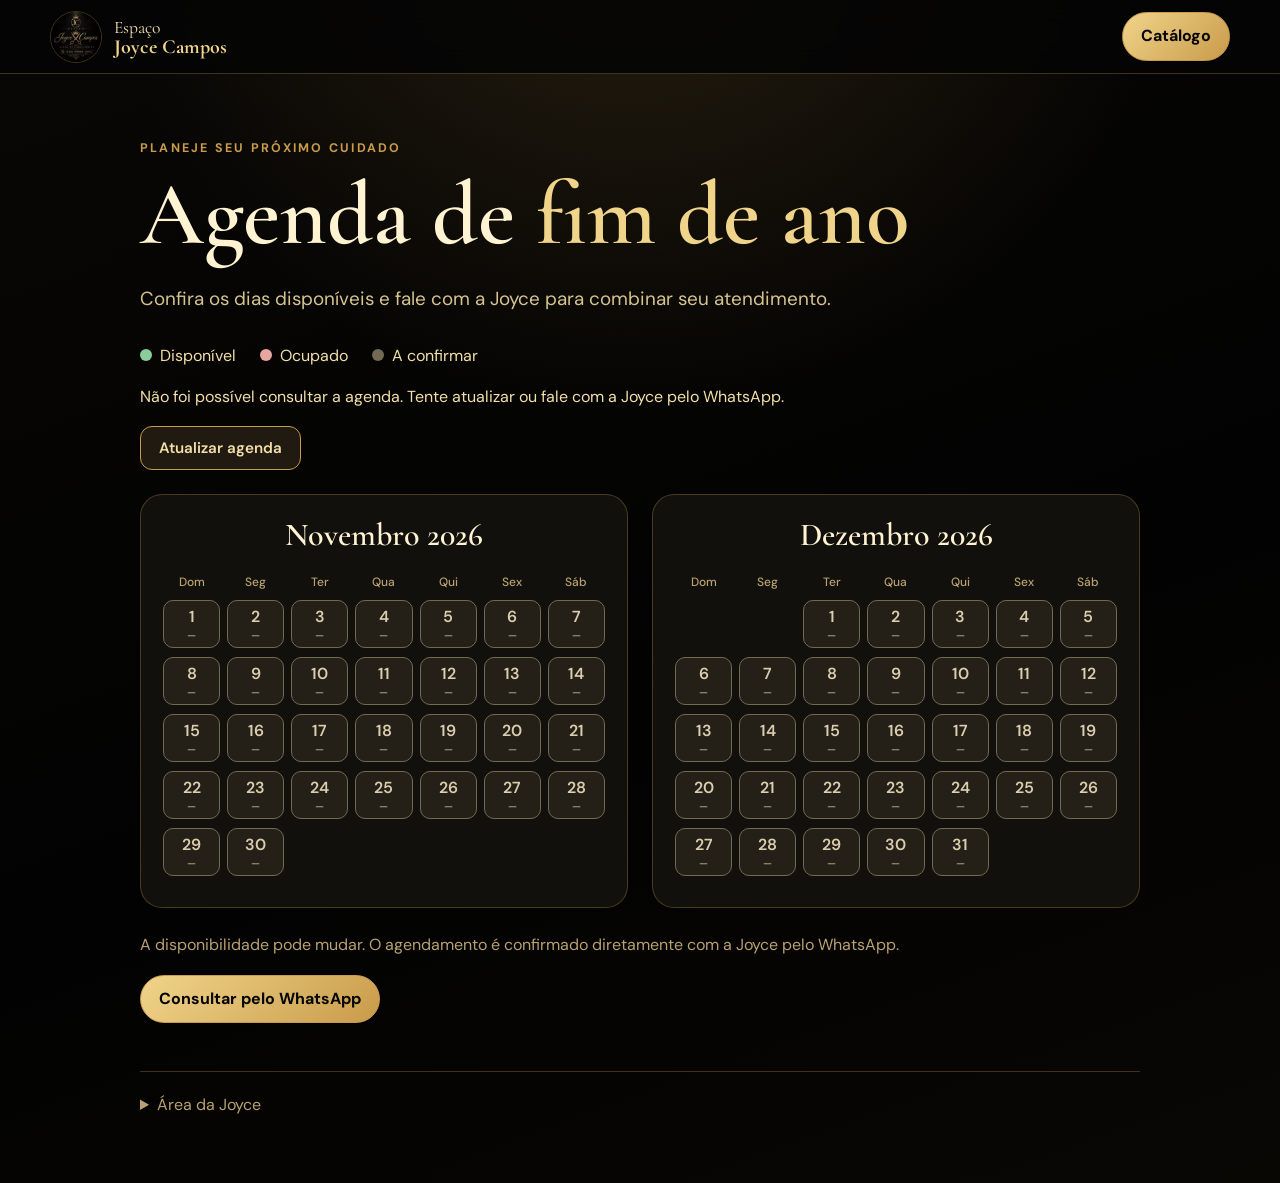
==== agenda/index.html @ ed2cacd0 "Adiciona agenda publica de novembro e dezembro com edicao protegida" ====
<!doctype html>
<html lang="pt-BR">
<head>
  <meta charset="utf-8">
  <meta name="viewport" content="width=device-width, initial-scale=1">
  <meta name="theme-color" content="#050505">
  <meta name="description" content="Confira os dias disponíveis em novembro e dezembro de 2026 no Espaço Joyce Campos.">
  <title>Agenda · Espaço Joyce Campos</title>
  <link rel="icon" href="../assets/images/logo-joyce.png">
  <link href="https://fonts.googleapis.com/css2?family=Cormorant+Garamond:wght@500;600;700&family=DM+Sans:wght@400;500;600;700&display=swap" rel="stylesheet">
  <link rel="stylesheet" href="../catalog-pages.css">
  <link rel="stylesheet" href="agenda.css">
  <script src="config.js" defer></script>
  <script src="agenda.js" defer></script>
</head>
<body>
  <header class="topbar"><a class="brand" href="../"><img src="../assets/images/logo-joyce.png" alt="Logo Espaço Joyce Campos" width="52" height="52"><span>Espaço <strong>Joyce Campos</strong></span></a><a class="top-cta" href="../catalogo/">Catálogo</a></header>
  <main class="container agenda-main">
    <p class="eyebrow">Planeje seu próximo cuidado</p>
    <h1>Agenda de <em>fim de ano</em></h1>
    <p class="lead">Confira os dias disponíveis e fale com a Joyce para combinar seu atendimento.</p>
    <ul class="legend" aria-label="Legenda do calendário"><li class="available">Disponível</li><li class="busy">Ocupado</li><li class="unknown">A confirmar</li></ul>
    <p id="agenda-message" role="status" aria-live="polite">Consultando a agenda…</p>
    <button type="button" id="refresh" class="agenda-button">Atualizar agenda</button>
    <div id="calendars" class="calendars" aria-label="Calendários de novembro e dezembro de 2026"></div>
    <p class="agenda-note">A disponibilidade pode mudar. O agendamento é confirmado diretamente com a Joyce pelo WhatsApp.</p>
    <a class="top-cta whatsapp" href="https://wa.me/5515998483691?text=Ol%C3%A1%2C%20Joyce!%20Vi%20a%20agenda%20e%20quero%20combinar%20um%20dia%20para%20meu%20atendimento." target="_blank" rel="noopener">Consultar pelo WhatsApp</a>
    <details id="admin" class="admin">
      <summary>Área da Joyce</summary>
      <form id="login-form">
        <p>Entre para marcar os dias da agenda.</p>
        <label for="email">E-mail</label><input id="email" type="email" autocomplete="username" required>
        <label for="password">Senha</label><input id="password" type="password" autocomplete="current-password" required>
        <button type="submit" class="agenda-button">Entrar</button>
      </form>
      <div id="editor" hidden>
        <p>Toque em um dia, escolha a disponibilidade e salve. As clientes verão a alteração ao atualizar a agenda.</p>
        <form id="day-form" hidden>
          <h2 id="selected-day"></h2>
          <label for="day-status">Disponibilidade</label>
          <select id="day-status"><option value="available">Disponível</option><option value="busy">Ocupado</option><option value="unknown">A confirmar</option></select>
          <button type="submit" class="agenda-button">Salvar dia</button>
        </form>
        <details><summary>Trocar minha senha</summary>
          <form id="password-form">
            <label for="new-password">Nova senha (pelo menos 12 caracteres)</label>
            <input id="new-password" type="password" autocomplete="new-password" minlength="12" required>
            <label for="confirm-password">Repita a nova senha</label>
            <input id="confirm-password" type="password" autocomplete="new-password" minlength="12" required>
            <button type="submit" class="agenda-button">Trocar senha</button>
          </form>
        </details>
        <button id="logout" type="button" class="agenda-button">Sair</button>
      </div>
      <p id="admin-message" role="status" aria-live="polite"></p>
    </details>
    <noscript>Ative o JavaScript para consultar o calendário ou fale com a Joyce pelo WhatsApp.</noscript>
  </main>
</body>
</html>
---- catalog-pages.css ----
:root {
  --ink:#050505;
  --panel:#12100c;
  --cream:#f3dfaa;
  --muted:#b9a171;
  --gold:#c99b4a;
  --gold-light:#f0d48a;
  --line:rgba(201,155,74,.3);
}
* { box-sizing:border-box; }
html { scroll-behavior:smooth; }
body { margin:0; color:var(--cream); background:radial-gradient(circle at 50% -8rem,rgba(201,155,74,.18),transparent 34rem),linear-gradient(160deg,#080705 0%,#020202 58%,#090704 100%); font-family:"DM Sans",sans-serif; line-height:1.65; -webkit-font-smoothing:antialiased; }
a { color:inherit; }
img { display:block; max-width:100%; }
.container { width:min(1180px,calc(100% - 40px)); margin-inline:auto; }
.topbar { position:sticky; z-index:20; top:0; display:flex; align-items:center; justify-content:space-between; min-height:74px; padding:10px max(20px,calc((100vw - 1180px)/2)); border-bottom:1px solid var(--line); background:rgba(5,5,5,.9); backdrop-filter:blur(14px); }
.brand { display:flex; align-items:center; gap:12px; text-decoration:none; font:1.1rem "Cormorant Garamond",serif; }
.brand img { width:52px; height:52px; border:1px solid var(--line); border-radius:50%; }
.brand strong { display:block; color:var(--gold-light); font-size:1.25rem; line-height:.9; }
.top-cta { padding:10px 18px; border:1px solid var(--gold); border-radius:999px; color:var(--ink); background:linear-gradient(135deg,var(--gold-light),var(--gold)); font-weight:700; text-decoration:none; }
.eyebrow { margin:0 0 12px; color:var(--gold); font-size:.78rem; font-weight:700; letter-spacing:.18em; text-transform:uppercase; }
h1,h2,h3,p { margin-top:0; }
h1,h2,h3 { color:#fff3d2; font-family:"Cormorant Garamond",serif; font-weight:600; }
h1 { max-width:900px; margin:0 auto 24px; font-size:clamp(3.15rem,7vw,6rem); line-height:.98; }
h1 em { color:var(--gold-light); font-style:normal; }
h2 { margin-bottom:16px; font-size:clamp(2.4rem,5vw,4rem); line-height:.98; }
h3 { margin-bottom:10px; font-size:1.65rem; line-height:1.05; }
.lead { max-width:760px; margin:0 auto; color:#d6c390; font-size:clamp(1rem,2vw,1.18rem); line-height:1.75; }
.hero { min-height:610px; }
.hero-grid { display:grid; grid-template-columns:1.08fr .92fr; gap:clamp(32px,6vw,82px); align-items:center; min-height:610px; padding:80px 0; }
.hero-copy h1 { max-width:720px; margin:0 0 24px; }
.hero-copy .lead { margin:0; }
.hero-copy .hero-actions { justify-content:flex-start; }
.hero-photo { position:relative; width:min(100%,470px); justify-self:end; }
.hero-photo::before { content:""; position:absolute; inset:-12px; border:1px solid var(--gold); border-radius:50%; opacity:.65; }
.hero-photo img { position:relative; aspect-ratio:1; width:100%; border-radius:50%; object-fit:cover; object-position:center 20%; filter:saturate(.9) sepia(.03); }
.photo-note { position:absolute; right:-16px; bottom:8%; display:grid; place-items:center; width:132px; min-height:132px; padding:18px; border:1px solid var(--gold-light); border-radius:50%; color:var(--ink); background:linear-gradient(135deg,var(--gold-light),var(--gold)); text-align:center; transform:rotate(-7deg); }
.photo-note strong { font:700 1.2rem/1.05 "Cormorant Garamond",serif; }
.photo-note small { display:block; margin-top:5px; font-size:.62rem; line-height:1.25; }
.page-hero { padding:70px 0 50px; }
.page-hero .container { padding:clamp(48px,8vw,92px) clamp(24px,7vw,80px); border:1px solid var(--line); border-radius:30px; background:radial-gradient(circle at 50% 0,rgba(201,155,74,.17),transparent 34rem),linear-gradient(145deg,rgba(24,20,14,.96),rgba(5,5,5,.98)); text-align:center; }
.hero-actions,.cta-actions { display:flex; flex-wrap:wrap; justify-content:center; gap:12px; margin-top:30px; }
.btn { display:inline-flex; min-height:52px; align-items:center; justify-content:center; gap:9px; padding:0 24px; border:1px solid var(--gold); border-radius:999px; color:var(--gold-light); background:rgba(201,155,74,.04); font-weight:700; text-decoration:none; transition:transform .2s ease,box-shadow .2s ease; }
.btn:hover { transform:translateY(-2px); }
.btn.gold { border-color:transparent; color:var(--ink); background:linear-gradient(135deg,var(--gold-light),var(--gold)); box-shadow:0 12px 34px rgba(201,155,74,.16); }
.section { padding:60px 0 90px; }
.section.alt { border-block:1px solid rgba(201,155,74,.15); background:rgba(0,0,0,.2); }
.section-head { max-width:760px; margin-bottom:34px; }
.section-head.center { margin-inline:auto; text-align:center; }
.section-copy { color:var(--muted); line-height:1.7; }
.content-grid { display:grid; grid-template-columns:repeat(3,minmax(0,1fr)); gap:22px; }
.proof-grid { display:grid; grid-template-columns:.8fr 2.2fr; gap:22px; }
.years-card { display:flex; min-height:100%; flex-direction:column; justify-content:space-between; padding:clamp(28px,4vw,40px); border:1px solid var(--gold); border-radius:24px; background:radial-gradient(circle at 80% 0,rgba(201,155,74,.18),transparent 55%),var(--panel); }
.years-card strong { color:var(--gold-light); font:600 clamp(4rem,8vw,6rem)/1 "Cormorant Garamond",serif; }
.years-card span { max-width:230px; color:#fff3d2; font:600 1.7rem/1.05 "Cormorant Garamond",serif; }
.years-card small { color:var(--muted); font-size:.72rem; }
.cert-grid { display:grid; grid-template-columns:repeat(3,minmax(0,1fr)); gap:14px; }
.card { padding:26px; border:1px solid var(--line); border-radius:20px; background:linear-gradient(145deg,rgba(27,23,16,.96),rgba(8,8,7,.98)); }
.card .icon { display:grid; width:44px; height:44px; place-items:center; margin-bottom:20px; border:1px solid var(--line); border-radius:50%; color:var(--gold-light); }
.card h3 { font-size:1.45rem; }
.card p { margin-bottom:0; color:var(--muted); font-size:.78rem; }
.about-grid { display:grid; grid-template-columns:.85fr 1.15fr; gap:clamp(36px,7vw,80px); align-items:center; }
.about-grid>img { width:100%; aspect-ratio:.86; border:1px solid var(--line); border-radius:28px; object-fit:cover; object-position:center 22%; box-shadow:0 24px 60px rgba(0,0,0,.28); }
.check-list { display:grid; grid-template-columns:repeat(2,minmax(0,1fr)); gap:12px; margin-top:26px; }
.check { padding:15px; border:1px solid var(--line); border-radius:14px; color:#d8c394; background:rgba(201,155,74,.035); font-size:.8rem; }
.check i { margin-right:8px; color:var(--gold-light); }
.number-card { padding:clamp(24px,4vw,36px); border:1px solid var(--line); border-radius:24px; background:linear-gradient(145deg,rgba(27,23,16,.96),rgba(8,8,7,.98)); box-shadow:0 24px 60px rgba(0,0,0,.2); }
.number-card .num { display:block; margin-bottom:18px; color:var(--gold); font:600 1.35rem "Cormorant Garamond",serif; }
.number-card p { margin-bottom:0; color:#baa979; font-size:.9rem; line-height:1.65; }
.notice { margin-top:24px; padding:18px 20px; border-left:3px solid var(--gold); color:#c4b58c; background:rgba(201,155,74,.06); line-height:1.6; }
.notice strong { color:var(--gold-light); }
.download-card { display:grid; grid-template-columns:1fr auto; gap:30px; align-items:center; padding:clamp(26px,5vw,46px); border:1px solid var(--line); border-radius:24px; background:linear-gradient(145deg,rgba(27,23,16,.96),rgba(8,8,7,.98)); }
.download-card h3 { margin-bottom:7px; font-size:2rem; }
.download-card p { margin-bottom:0; color:var(--muted); }
.cta { padding:clamp(34px,6vw,70px); border:1px solid var(--line); border-radius:30px; background:radial-gradient(circle at 100% 0,rgba(201,155,74,.13),transparent 45%),var(--panel); text-align:center; }
.cta h2 { max-width:760px; margin-inline:auto; }
footer { padding:58px 20px 36px; border-top:1px solid var(--line); color:#bbaa7d; text-align:center; }
footer img { margin:0 auto 16px; border-radius:50%; }
.footer-links { display:flex; flex-wrap:wrap; justify-content:center; gap:10px 22px; margin:20px 0; }
.footer-links a { color:var(--gold-light); text-decoration:none; }
footer small { color:#756a51; }
@media (max-width:860px) {
  .content-grid { grid-template-columns:1fr; }
  .hero-grid,.about-grid,.proof-grid { grid-template-columns:1fr; }
  .hero-copy { text-align:center; }
  .hero-copy .lead { margin-inline:auto; }
  .hero-copy .hero-actions { justify-content:center; }
  .hero-photo { width:min(78vw,440px); justify-self:center; }
  .cert-grid { grid-template-columns:1fr; }
}
@media (max-width:620px) {
  .topbar { min-height:66px; }
  .brand span { display:none; }
  .brand img { width:46px; height:46px; }
  .top-cta { padding:9px 15px; }
  .container { width:min(100% - 28px,1180px); }
  .page-hero { padding-top:42px; }
  .page-hero .container { border-radius:22px; }
  h1 { font-size:clamp(3rem,15vw,4.8rem); }
  .hero-grid { gap:50px; min-height:auto; padding:48px 0 70px; }
  .photo-note { right:-8px; width:108px; min-height:108px; padding:13px; }
  .section { padding:48px 0 70px; }
  .check-list { grid-template-columns:1fr; }
  .download-card { grid-template-columns:1fr; }
  .download-card .btn,.cta .btn { width:100%; }
}
@media (prefers-reduced-motion:reduce) { html { scroll-behavior:auto; } *,*::before,*::after { transition-duration:.01ms!important; } }
---- agenda/agenda.css ----
.agenda-main { max-width:1000px; padding-block:64px; }
.agenda-main h1 { margin-left:0; }
.agenda-main .lead { margin-left:0; }
.legend { display:flex; flex-wrap:wrap; gap:12px 24px; list-style:none; padding:0; margin:28px 0 14px; }
.legend li::before { content:""; display:inline-block; width:12px; height:12px; margin-right:8px; border-radius:50%; background:#746952; }
.legend .available::before { background:#8bcc9b; }
.legend .busy::before { background:#e7a7a0; }
.calendars { display:grid; grid-template-columns:repeat(2,minmax(0,1fr)); gap:24px; margin-top:24px; }
.month { padding:24px 16px; border:1px solid var(--line); border-radius:22px; background:var(--panel); }
.month h2 { font-size:2rem; text-align:center; }
.month table { width:100%; table-layout:fixed; border-spacing:5px; }
.month th { font-size:.75rem; color:var(--muted); font-weight:500; }
.month td { height:52px; text-align:center; vertical-align:middle; }
.day { width:100%; min-height:48px; display:grid; place-content:center; gap:2px; border-radius:10px; border:1px solid #746952; background:#242017; color:#dbcdb0; font:600 1rem "DM Sans",sans-serif; }
.day.available { background:#172b1e; color:#b3e2bd; border-color:#668d70; }
.day.busy { background:#321e1d; color:#efb8b1; border-color:#a36d68; }
.day small { font-size:.65rem; font-weight:400; }
button.day { cursor:pointer; }
button:focus-visible, a:focus-visible, summary:focus-visible, input:focus-visible, select:focus-visible { outline:3px solid var(--gold-light); outline-offset:3px; }
.agenda-button { min-height:44px; padding:10px 18px; border:1px solid var(--gold); border-radius:12px; background:#201a10; color:var(--cream); font:600 .95rem "DM Sans",sans-serif; cursor:pointer; }
.agenda-button:disabled { opacity:.55; cursor:wait; }
.agenda-note { margin-top:24px; color:var(--muted); }
.whatsapp { display:inline-block; }
.admin { margin-top:48px; border-top:1px solid var(--line); padding-top:20px; }
.admin summary { cursor:pointer; color:var(--muted); }
.admin form { max-width:420px; margin-block:24px; }
.admin label { display:block; margin-bottom:6px; }
.admin input, .admin select { width:100%; min-height:48px; margin-bottom:16px; padding:12px; color:var(--cream); background:var(--panel); border:1px solid var(--line); border-radius:10px; font:inherit; }
.admin h2 { font-size:1.7rem; }
[hidden] { display:none !important; }
@media (max-width:700px) { .calendars { grid-template-columns:1fr; } .agenda-main { padding-block:40px; } }
@media (max-width:360px) { .month { padding-inline:8px; } .month table { border-spacing:3px; } .day small { font-size:.58rem; } }
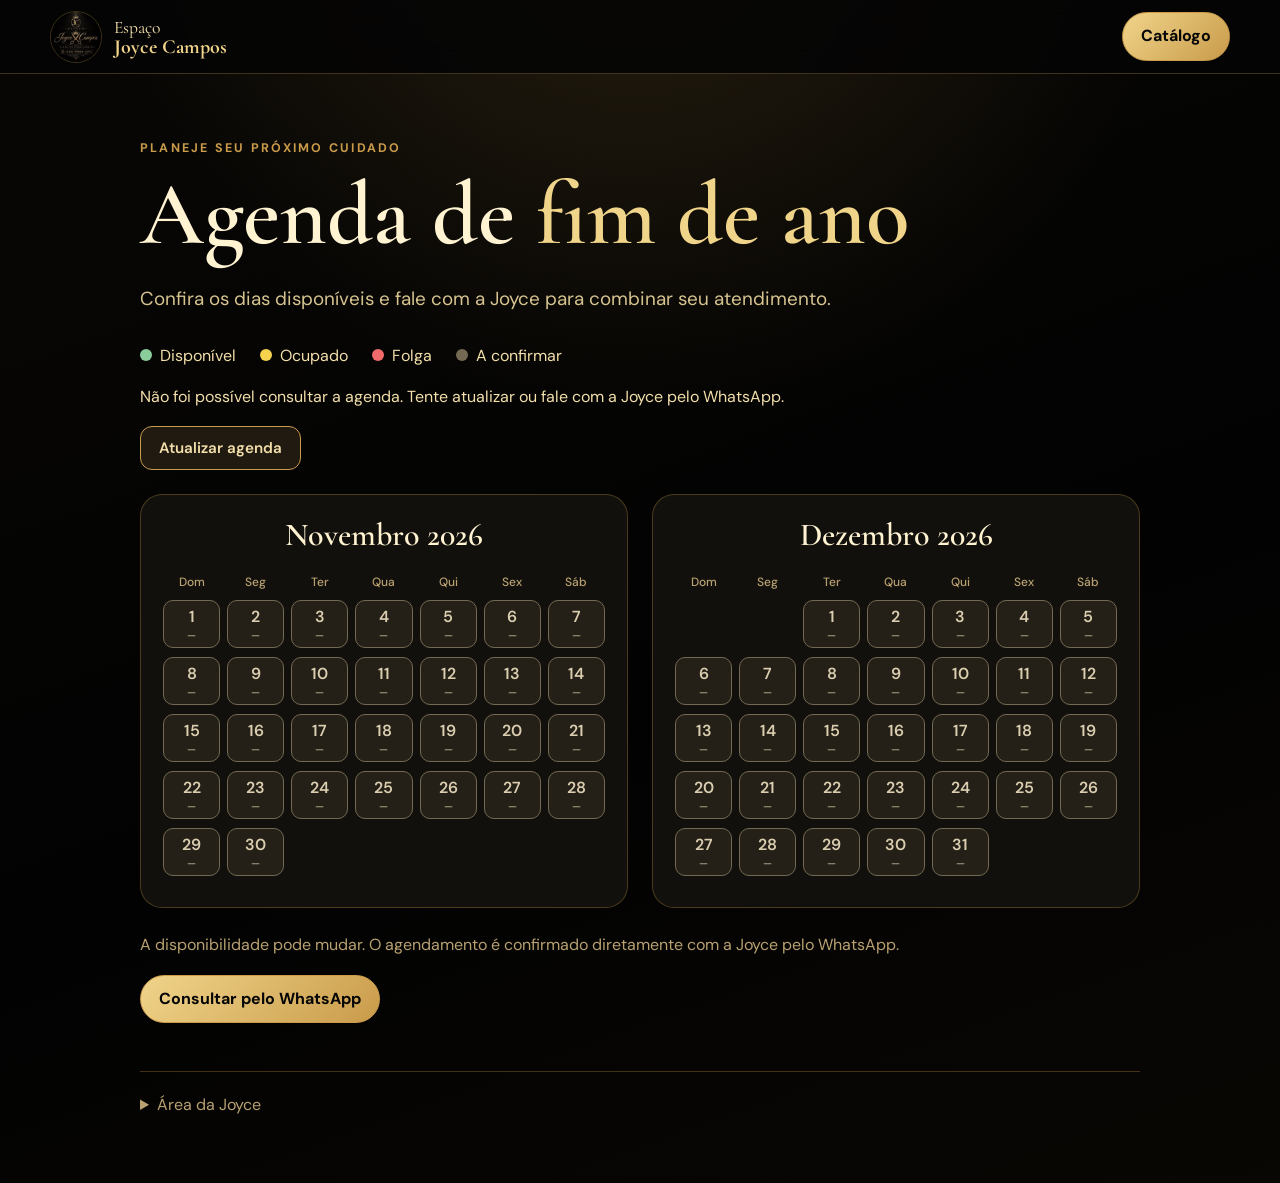
==== commit 3befbb08: "Distingue folgas e ajusta cores da agenda" ====
--- a/agenda/index.html
+++ b/agenda/index.html
@@ -19,7 +19,7 @@
     <p class="eyebrow">Planeje seu próximo cuidado</p>
     <h1>Agenda de <em>fim de ano</em></h1>
     <p class="lead">Confira os dias disponíveis e fale com a Joyce para combinar seu atendimento.</p>
-    <ul class="legend" aria-label="Legenda do calendário"><li class="available">Disponível</li><li class="busy">Ocupado</li><li class="unknown">A confirmar</li></ul>
+    <ul class="legend" aria-label="Legenda do calendário"><li class="available">Disponível</li><li class="busy">Ocupado</li><li class="off">Folga</li><li class="unknown">A confirmar</li></ul>
     <p id="agenda-message" role="status" aria-live="polite">Consultando a agenda…</p>
     <button type="button" id="refresh" class="agenda-button">Atualizar agenda</button>
     <div id="calendars" class="calendars" aria-label="Calendários de novembro e dezembro de 2026"></div>
@@ -38,7 +38,7 @@
         <form id="day-form" hidden>
           <h2 id="selected-day"></h2>
           <label for="day-status">Disponibilidade</label>
-          <select id="day-status"><option value="available">Disponível</option><option value="busy">Ocupado</option><option value="unknown">A confirmar</option></select>
+          <select id="day-status"><option value="available">Disponível</option><option value="busy">Ocupado</option><option value="off">Folga</option><option value="unknown">A confirmar</option></select>
           <button type="submit" class="agenda-button">Salvar dia</button>
         </form>
         <details><summary>Trocar minha senha</summary>
--- a/agenda/agenda.css
+++ b/agenda/agenda.css
@@ -4,7 +4,8 @@
 .legend { display:flex; flex-wrap:wrap; gap:12px 24px; list-style:none; padding:0; margin:28px 0 14px; }
 .legend li::before { content:""; display:inline-block; width:12px; height:12px; margin-right:8px; border-radius:50%; background:#746952; }
 .legend .available::before { background:#8bcc9b; }
-.legend .busy::before { background:#e7a7a0; }
+.legend .busy::before { background:#f5d34f; }
+.legend .off::before { background:#f16b6b; }
 .calendars { display:grid; grid-template-columns:repeat(2,minmax(0,1fr)); gap:24px; margin-top:24px; }
 .month { padding:24px 16px; border:1px solid var(--line); border-radius:22px; background:var(--panel); }
 .month h2 { font-size:2rem; text-align:center; }
@@ -13,7 +14,8 @@
 .month td { height:52px; text-align:center; vertical-align:middle; }
 .day { width:100%; min-height:48px; display:grid; place-content:center; gap:2px; border-radius:10px; border:1px solid #746952; background:#242017; color:#dbcdb0; font:600 1rem "DM Sans",sans-serif; }
 .day.available { background:#172b1e; color:#b3e2bd; border-color:#668d70; }
-.day.busy { background:#321e1d; color:#efb8b1; border-color:#a36d68; }
+.day.busy { background:#3b3212; color:#ffe477; border-color:#d2b43f; }
+.day.off { background:#3b1717; color:#ffabab; border-color:#e26767; }
 .day small { font-size:.65rem; font-weight:400; }
 button.day { cursor:pointer; }
 button:focus-visible, a:focus-visible, summary:focus-visible, input:focus-visible, select:focus-visible { outline:3px solid var(--gold-light); outline-offset:3px; }
